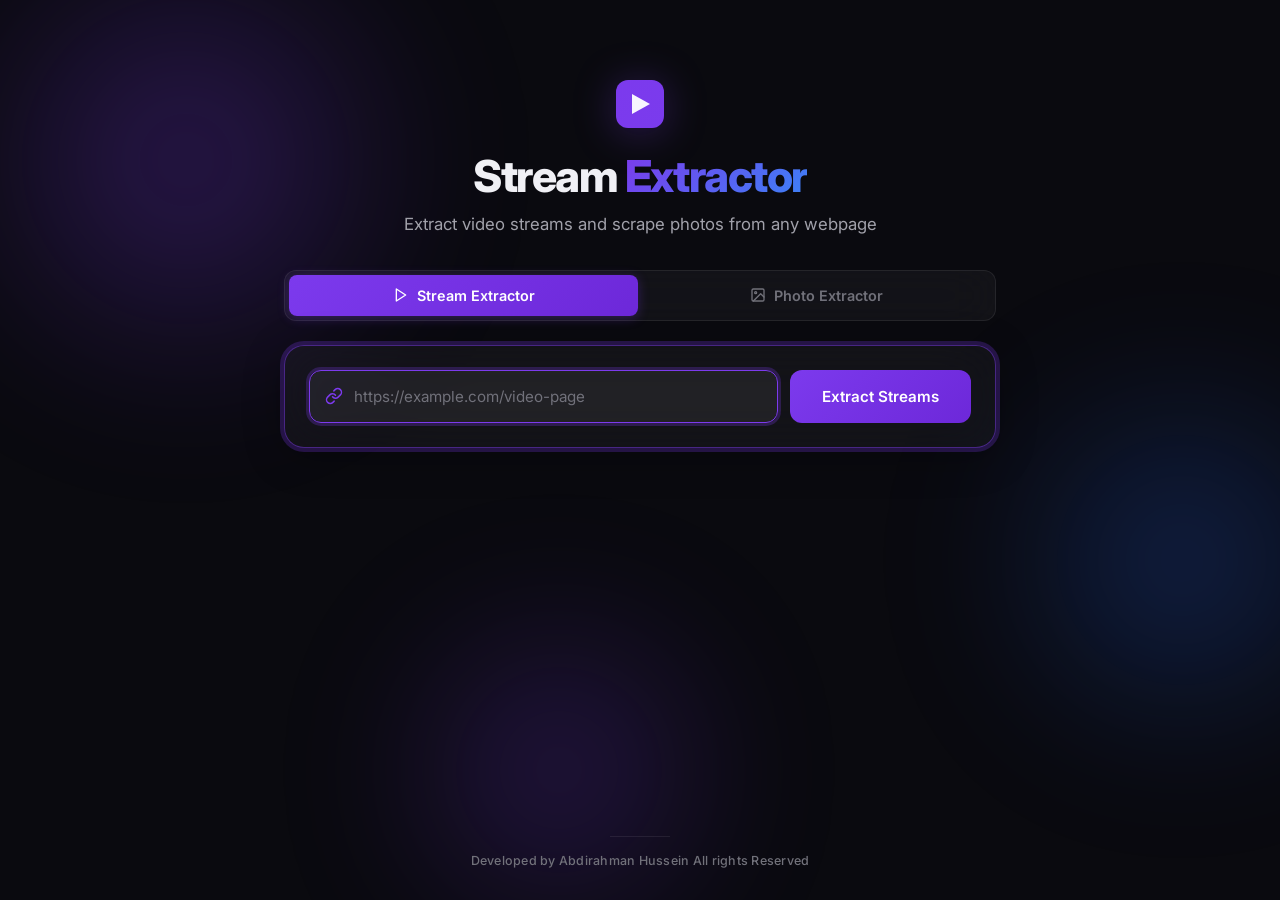
==== templates/index.html @ 93677743 "first commit" ====
<!DOCTYPE html>
<html lang="en">
<head>
  <meta charset="UTF-8">
  <meta name="viewport" content="width=device-width, initial-scale=1.0">
  <meta name="theme-color" content="#0a0a0f">
  <title>Stream Extractor</title>
  <link rel="preconnect" href="https://fonts.googleapis.com">
  <link rel="preconnect" href="https://fonts.gstatic.com" crossorigin>
  <link href="https://fonts.googleapis.com/css2?family=Inter:wght@400;500;600;700;800&display=swap" rel="stylesheet">
  <link rel="stylesheet" href="/static/style.css">
</head>
<body>
  <!-- Animated background blobs -->
  <div class="bg-blobs" aria-hidden="true">
    <div class="blob blob-1"></div>
    <div class="blob blob-2"></div>
    <div class="blob blob-3"></div>
  </div>

  <div class="container">
    <header>
      <div class="logo" aria-hidden="true">
        <svg width="48" height="48" viewBox="0 0 48 48" fill="none">
          <rect width="48" height="48" rx="12" fill="url(#logo-grad)"/>
          <path d="M16 14v20l18-10L16 14z" fill="#fff" fill-opacity="0.95"/>
          <defs>
            <linearGradient id="logo-grad" x1="0" y1="0" x2="48" y2="48">
              <stop stop-color="#7c3aed"/>
              <stop offset="1" stop-color="#2563eb"/>
            </linearGradient>
          </defs>
        </svg>
      </div>
      <h1 class="title">Stream <span class="title-accent">Extractor</span></h1>
      <p class="subtitle">Extract video streams and scrape photos from any webpage</p>
    </header>

    <!-- Tab Navigation -->
    <nav class="tab-nav" role="tablist">
      <button class="tab-btn active" data-tab="stream-tab" role="tab" aria-selected="true">
        <svg width="16" height="16" viewBox="0 0 24 24" fill="none" stroke="currentColor" stroke-width="2" stroke-linecap="round" stroke-linejoin="round">
          <polygon points="5 3 19 12 5 21 5 3"/>
        </svg>
        Stream Extractor
      </button>
      <button class="tab-btn" data-tab="photo-tab" role="tab" aria-selected="false">
        <svg width="16" height="16" viewBox="0 0 24 24" fill="none" stroke="currentColor" stroke-width="2" stroke-linecap="round" stroke-linejoin="round">
          <rect x="3" y="3" width="18" height="18" rx="2" ry="2"/>
          <circle cx="8.5" cy="8.5" r="1.5"/>
          <polyline points="21 15 16 10 5 21"/>
        </svg>
        Photo Extractor
      </button>
    </nav>

    <!-- ===== STREAM TAB ===== -->
    <div id="stream-tab" class="tab-content active">
      <div class="extract-card">
        <form id="extract-form" autocomplete="off">
          <div class="input-group">
            <div class="input-wrapper">
              <svg class="input-icon" width="18" height="18" viewBox="0 0 24 24" fill="none" stroke="currentColor" stroke-width="2" stroke-linecap="round" stroke-linejoin="round">
                <path d="M10 13a5 5 0 0 0 7.54.54l3-3a5 5 0 0 0-7.07-7.07l-1.72 1.71"/>
                <path d="M14 11a5 5 0 0 0-7.54-.54l-3 3a5 5 0 0 0 7.07 7.07l1.71-1.71"/>
              </svg>
              <input type="url" id="url-input" placeholder="https://example.com/video-page" required autofocus>
            </div>
            <button type="submit" id="submit-btn">
              <span class="btn-text">Extract Streams</span>
              <span class="btn-loader hidden"><span class="dot"></span><span class="dot"></span><span class="dot"></span></span>
            </button>
          </div>
        </form>
        <div id="loading-status" class="loading-status hidden"></div>
      </div>

      <div id="error" class="error hidden"></div>
      <div id="results" class="results hidden"></div>
    </div>

    <!-- ===== PHOTO TAB ===== -->
    <div id="photo-tab" class="tab-content">
      <div class="extract-card">
        <form id="photo-extract-form" autocomplete="off">
          <div class="input-group">
            <div class="input-wrapper">
              <svg class="input-icon" width="18" height="18" viewBox="0 0 24 24" fill="none" stroke="currentColor" stroke-width="2" stroke-linecap="round" stroke-linejoin="round">
                <path d="M10 13a5 5 0 0 0 7.54.54l3-3a5 5 0 0 0-7.07-7.07l-1.72 1.71"/>
                <path d="M14 11a5 5 0 0 0-7.54-.54l-3 3a5 5 0 0 0 7.07 7.07l1.71-1.71"/>
              </svg>
              <input type="url" id="photo-url-input" placeholder="https://example.com/gallery-page" required>
            </div>
            <button type="submit" id="photo-submit-btn">
              <span class="btn-text">Extract Photos</span>
              <span class="btn-loader hidden"><span class="dot"></span><span class="dot"></span><span class="dot"></span></span>
            </button>
          </div>
        </form>
        <div id="photo-loading-status" class="loading-status hidden"></div>
      </div>

      <div id="photo-error" class="error hidden"></div>
      <div id="photo-results" class="results hidden"></div>
    </div>
  </div>

  <footer>
    <div class="footer-divider"></div>
    <p class="footer-credit">Developed by Abdirahman Hussein All rights Reserved</p>
  </footer>

  <script src="/static/script.js"></script>
</body>
</html>
---- static/style.css ----
*,
*::before,
*::after {
  margin: 0;
  padding: 0;
  box-sizing: border-box;
}

:root {
  --bg: #0a0a0f;
  --surface: rgba(255, 255, 255, 0.04);
  --surface-2: rgba(255, 255, 255, 0.06);
  --surface-solid: #151519;
  --border: rgba(255, 255, 255, 0.08);
  --border-hover: rgba(255, 255, 255, 0.14);
  --border-focus: rgba(124, 58, 237, 0.5);
  --text: #f0f0f5;
  --text-secondary: #a1a1aa;
  --text-muted: #71717a;
  --accent: #7c3aed;
  --accent-hover: #8b5cf6;
  --accent-glow: rgba(124, 58, 237, 0.25);
  --blue: #3b82f6;
  --green: #22c55e;
  --emerald: #10b981;
  --amber: #f59e0b;
  --red: #ef4444;
  --radius: 12px;
  --radius-lg: 16px;
  --radius-xl: 20px;
}

html {
  font-size: 16px;
}

body {
  font-family: "Inter", -apple-system, BlinkMacSystemFont, "Segoe UI", Roboto, sans-serif;
  background: var(--bg);
  color: var(--text);
  min-height: 100vh;
  display: flex;
  flex-direction: column;
  -webkit-font-smoothing: antialiased;
  -moz-osx-font-smoothing: grayscale;
  overflow-x: hidden;
}

/* ========================================
   Animated Background
   ======================================== */

.bg-blobs {
  position: fixed;
  inset: 0;
  overflow: hidden;
  z-index: 0;
  pointer-events: none;
}

.blob {
  position: absolute;
  border-radius: 50%;
  filter: blur(80px);
  opacity: 0.35;
  will-change: transform;
}

.blob-1 {
  width: 500px;
  height: 500px;
  background: radial-gradient(circle, #7c3aed 0%, transparent 70%);
  top: -10%;
  left: -5%;
  animation: float-1 20s ease-in-out infinite;
}

.blob-2 {
  width: 400px;
  height: 400px;
  background: radial-gradient(circle, #2563eb 0%, transparent 70%);
  top: 40%;
  right: -8%;
  animation: float-2 25s ease-in-out infinite;
}

.blob-3 {
  width: 350px;
  height: 350px;
  background: radial-gradient(circle, #7c3aed 0%, transparent 70%);
  bottom: -5%;
  left: 30%;
  animation: float-3 22s ease-in-out infinite;
}

@keyframes float-1 {
  0%, 100% { transform: translate(0, 0) scale(1); }
  33% { transform: translate(80px, 60px) scale(1.1); }
  66% { transform: translate(-40px, 30px) scale(0.95); }
}

@keyframes float-2 {
  0%, 100% { transform: translate(0, 0) scale(1); }
  33% { transform: translate(-60px, -40px) scale(1.05); }
  66% { transform: translate(30px, 50px) scale(0.9); }
}

@keyframes float-3 {
  0%, 100% { transform: translate(0, 0) scale(1); }
  33% { transform: translate(50px, -30px) scale(1.08); }
  66% { transform: translate(-30px, -50px) scale(0.95); }
}

/* ========================================
   Layout
   ======================================== */

.container {
  position: relative;
  z-index: 1;
  max-width: 760px;
  width: 100%;
  margin: 0 auto;
  padding: 80px 24px 60px;
  flex: 1;
}

/* ========================================
   Header
   ======================================== */

header {
  text-align: center;
  margin-bottom: 32px;
}

.logo {
  margin-bottom: 20px;
  animation: fade-in-down 0.6s ease-out;
}

.logo svg {
  filter: drop-shadow(0 4px 20px rgba(124, 58, 237, 0.3));
}

.title {
  font-size: 2.75rem;
  font-weight: 800;
  letter-spacing: -0.035em;
  line-height: 1.1;
  margin-bottom: 12px;
  animation: fade-in-down 0.6s ease-out 0.1s both;
}

.title-accent {
  background: linear-gradient(135deg, #7c3aed, #3b82f6);
  -webkit-background-clip: text;
  -webkit-text-fill-color: transparent;
  background-clip: text;
}

.subtitle {
  color: var(--text-secondary);
  font-size: 1.05rem;
  font-weight: 400;
  line-height: 1.5;
  animation: fade-in-down 0.6s ease-out 0.2s both;
}

@keyframes fade-in-down {
  from { opacity: 0; transform: translateY(-12px); }
  to { opacity: 1; transform: translateY(0); }
}

/* ========================================
   Tab Navigation
   ======================================== */

.tab-nav {
  display: flex;
  gap: 4px;
  background: var(--surface);
  backdrop-filter: blur(24px);
  -webkit-backdrop-filter: blur(24px);
  border: 1px solid var(--border);
  border-radius: var(--radius);
  padding: 4px;
  margin-bottom: 24px;
  animation: fade-in-up 0.6s ease-out 0.25s both;
}

.tab-btn {
  flex: 1;
  display: flex;
  align-items: center;
  justify-content: center;
  gap: 8px;
  padding: 12px 20px;
  font-size: 0.9rem;
  font-weight: 600;
  font-family: inherit;
  color: var(--text-muted);
  background: transparent;
  border: none;
  border-radius: 8px;
  cursor: pointer;
  transition: all 0.25s;
}

.tab-btn svg {
  flex-shrink: 0;
}

.tab-btn:hover {
  color: var(--text-secondary);
  background: var(--surface-2);
}

.tab-btn.active {
  color: #fff;
  background: linear-gradient(135deg, #7c3aed, #6d28d9);
  box-shadow: 0 2px 12px rgba(124, 58, 237, 0.3);
}

.tab-content {
  display: none;
}

.tab-content.active {
  display: block;
  animation: fade-in-up 0.35s ease-out;
}

/* ========================================
   Extract Card (Glassmorphism)
   ======================================== */

.extract-card {
  background: var(--surface);
  backdrop-filter: blur(24px);
  -webkit-backdrop-filter: blur(24px);
  border: 1px solid var(--border);
  border-radius: var(--radius-xl);
  padding: 24px;
  animation: fade-in-up 0.6s ease-out 0.3s both;
  transition: border-color 0.3s;
}

.extract-card:focus-within {
  border-color: var(--border-focus);
  box-shadow: 0 0 0 4px var(--accent-glow), 0 8px 40px rgba(0, 0, 0, 0.3);
}

@keyframes fade-in-up {
  from { opacity: 0; transform: translateY(16px); }
  to { opacity: 1; transform: translateY(0); }
}

.input-group {
  display: flex;
  gap: 12px;
}

.input-wrapper {
  flex: 1;
  position: relative;
  display: flex;
  align-items: center;
}

.input-icon {
  position: absolute;
  left: 16px;
  color: var(--text-muted);
  pointer-events: none;
  transition: color 0.2s;
}

.input-wrapper:focus-within .input-icon {
  color: var(--accent);
}

#url-input,
#photo-url-input {
  width: 100%;
  padding: 16px 18px 16px 44px;
  font-size: 0.95rem;
  font-family: inherit;
  font-weight: 500;
  color: var(--text);
  background: var(--surface-2);
  border: 1.5px solid var(--border);
  border-radius: var(--radius);
  outline: none;
  transition: border-color 0.25s, box-shadow 0.25s, background 0.25s;
}

#url-input::placeholder,
#photo-url-input::placeholder {
  color: var(--text-muted);
  font-weight: 400;
}

#url-input:focus,
#photo-url-input:focus {
  border-color: var(--accent);
  background: rgba(255, 255, 255, 0.06);
  box-shadow: 0 0 0 3px var(--accent-glow);
}

/* ========================================
   Button
   ======================================== */

#submit-btn,
#photo-submit-btn {
  padding: 16px 32px;
  font-size: 0.95rem;
  font-weight: 600;
  font-family: inherit;
  color: #fff;
  background: linear-gradient(135deg, #7c3aed, #6d28d9);
  border: none;
  border-radius: var(--radius);
  cursor: pointer;
  transition: transform 0.2s, box-shadow 0.2s, background 0.2s;
  display: flex;
  align-items: center;
  justify-content: center;
  min-width: 160px;
  white-space: nowrap;
  position: relative;
  overflow: hidden;
}

#submit-btn::before,
#photo-submit-btn::before {
  content: "";
  position: absolute;
  inset: 0;
  background: linear-gradient(135deg, rgba(255,255,255,0.1), transparent);
  opacity: 0;
  transition: opacity 0.2s;
}

#submit-btn:hover:not(:disabled),
#photo-submit-btn:hover:not(:disabled) {
  transform: translateY(-1px);
  box-shadow: 0 6px 24px rgba(124, 58, 237, 0.4);
}

#submit-btn:hover:not(:disabled)::before,
#photo-submit-btn:hover:not(:disabled)::before {
  opacity: 1;
}

#submit-btn:active:not(:disabled),
#photo-submit-btn:active:not(:disabled) {
  transform: translateY(0);
  box-shadow: 0 2px 12px rgba(124, 58, 237, 0.3);
}

#submit-btn:disabled,
#photo-submit-btn:disabled {
  opacity: 0.7;
  cursor: not-allowed;
}

/* Dot loader */
.btn-loader {
  display: flex;
  gap: 4px;
  align-items: center;
}

.btn-loader .dot {
  width: 6px;
  height: 6px;
  background: #fff;
  border-radius: 50%;
  animation: bounce-dot 1.2s ease-in-out infinite;
}

.btn-loader .dot:nth-child(2) { animation-delay: 0.15s; }
.btn-loader .dot:nth-child(3) { animation-delay: 0.3s; }

@keyframes bounce-dot {
  0%, 60%, 100% { transform: translateY(0); opacity: 0.4; }
  30% { transform: translateY(-6px); opacity: 1; }
}

.hidden {
  display: none !important;
}

/* ========================================
   Loading Status
   ======================================== */

.loading-status {
  margin-top: 16px;
  text-align: center;
  font-size: 0.85rem;
  color: var(--text-muted);
  animation: pulse-text 2s ease-in-out infinite;
}

@keyframes pulse-text {
  0%, 100% { opacity: 0.6; }
  50% { opacity: 1; }
}

/* ========================================
   Error
   ======================================== */

.error {
  margin-top: 20px;
  padding: 16px 20px;
  background: rgba(239, 68, 68, 0.08);
  border: 1px solid rgba(239, 68, 68, 0.2);
  border-radius: var(--radius);
  color: var(--red);
  font-size: 0.9rem;
  font-weight: 500;
  animation: fade-in-up 0.3s ease-out;
}

/* ========================================
   Results (shared)
   ======================================== */

.results {
  margin-top: 32px;
  display: flex;
  flex-direction: column;
  gap: 16px;
}

.results-header {
  display: flex;
  align-items: center;
  justify-content: space-between;
  margin-bottom: 4px;
  animation: fade-in-up 0.4s ease-out;
}

.results-title {
  font-size: 1.1rem;
  font-weight: 700;
  letter-spacing: -0.01em;
}

.results-count {
  font-size: 0.8rem;
  font-weight: 600;
  color: var(--accent);
  background: rgba(124, 58, 237, 0.12);
  padding: 4px 12px;
  border-radius: 20px;
}

.results-subtitle {
  font-size: 0.85rem;
  color: var(--text-muted);
  margin-bottom: 8px;
  animation: fade-in-up 0.4s ease-out 0.05s both;
}

.ytdlp-note {
  display: flex;
  align-items: center;
  gap: 8px;
  padding: 12px 16px;
  background: rgba(124, 58, 237, 0.08);
  border: 1px solid rgba(124, 58, 237, 0.2);
  border-radius: var(--radius);
  color: var(--accent);
  font-size: 0.82rem;
  font-weight: 500;
  animation: fade-in-up 0.4s ease-out;
}

.ytdlp-note::before {
  content: "\26A1";
}

/* ========================================
   Stream Source Groups
   ======================================== */

.source-group {
  background: var(--surface);
  backdrop-filter: blur(16px);
  -webkit-backdrop-filter: blur(16px);
  border: 1px solid var(--border);
  border-radius: var(--radius-lg);
  overflow: hidden;
  opacity: 0;
  animation: card-appear 0.5s ease-out forwards;
  transition: border-color 0.2s, box-shadow 0.2s;
}

.source-group:hover {
  border-color: var(--border-hover);
  box-shadow: 0 4px 24px rgba(0, 0, 0, 0.2);
}

@keyframes card-appear {
  from { opacity: 0; transform: translateY(20px) scale(0.98); }
  to { opacity: 1; transform: translateY(0) scale(1); }
}

.source-header {
  display: flex;
  align-items: center;
  justify-content: space-between;
  padding: 16px 20px;
  background: var(--surface-2);
  border-bottom: 1px solid var(--border);
}

.source-name {
  font-weight: 700;
  font-size: 0.95rem;
  display: flex;
  align-items: center;
  gap: 8px;
}

.source-icon {
  width: 18px;
  height: 18px;
  color: var(--accent);
}

.source-badge {
  font-size: 0.75rem;
  font-weight: 600;
  color: var(--text-muted);
  background: rgba(255, 255, 255, 0.06);
  padding: 4px 12px;
  border-radius: 20px;
}

.stream-list {
  list-style: none;
}

.stream-item {
  display: flex;
  align-items: center;
  gap: 12px;
  padding: 14px 20px;
  border-bottom: 1px solid var(--border);
  transition: background 0.2s;
}

.stream-item:last-child {
  border-bottom: none;
}

.stream-item:hover {
  background: var(--surface-2);
}

/* Quality Tags */
.quality-tag {
  font-size: 0.72rem;
  font-weight: 700;
  text-transform: uppercase;
  letter-spacing: 0.03em;
  padding: 5px 10px;
  border-radius: 6px;
  white-space: nowrap;
  min-width: 60px;
  text-align: center;
}

.quality-tag.q-hls {
  color: var(--emerald);
  background: rgba(16, 185, 129, 0.12);
}

.quality-tag.q-direct {
  color: var(--blue);
  background: rgba(59, 130, 246, 0.12);
}

.quality-tag.q-ytdlp {
  color: var(--amber);
  background: rgba(245, 158, 11, 0.12);
}

.quality-tag.q-default {
  color: var(--accent);
  background: rgba(124, 58, 237, 0.12);
}

.stream-url {
  flex: 1;
  font-size: 0.8rem;
  font-family: "SF Mono", SFMono-Regular, Menlo, Consolas, monospace;
  color: var(--text-secondary);
  word-break: break-all;
  line-height: 1.5;
}

/* Copy Button */
.copy-btn {
  padding: 7px 16px;
  font-size: 0.78rem;
  font-weight: 600;
  font-family: inherit;
  color: var(--text);
  background: var(--surface-2);
  border: 1px solid var(--border);
  border-radius: 8px;
  cursor: pointer;
  transition: all 0.2s;
  white-space: nowrap;
  display: flex;
  align-items: center;
  gap: 5px;
}

.copy-btn:hover {
  background: rgba(255, 255, 255, 0.1);
  border-color: var(--border-hover);
}

.copy-btn.copied {
  color: var(--green);
  border-color: rgba(34, 197, 94, 0.3);
  background: rgba(34, 197, 94, 0.08);
}

.copy-icon {
  width: 14px;
  height: 14px;
}

/* No results */
.no-results {
  text-align: center;
  padding: 48px 24px;
  animation: fade-in-up 0.4s ease-out;
}

.no-results-icon {
  font-size: 2.5rem;
  margin-bottom: 16px;
  opacity: 0.5;
}

.no-results-title {
  font-size: 1.1rem;
  font-weight: 700;
  margin-bottom: 8px;
}

.no-results-text {
  font-size: 0.9rem;
  color: var(--text-muted);
  line-height: 1.6;
  max-width: 400px;
  margin: 0 auto;
}

/* ========================================
   Photo Results
   ======================================== */

.photo-results-actions {
  display: flex;
  align-items: center;
  justify-content: space-between;
  flex-wrap: wrap;
  gap: 12px;
  margin-bottom: 8px;
  animation: fade-in-up 0.4s ease-out;
}

.photo-results-actions .results-left {
  display: flex;
  align-items: center;
  gap: 12px;
}

.download-all-btn {
  padding: 10px 24px;
  font-size: 0.85rem;
  font-weight: 600;
  font-family: inherit;
  color: #fff;
  background: linear-gradient(135deg, #7c3aed, #6d28d9);
  border: none;
  border-radius: var(--radius);
  cursor: pointer;
  transition: all 0.2s;
  display: flex;
  align-items: center;
  gap: 8px;
}

.download-all-btn:hover {
  box-shadow: 0 4px 16px rgba(124, 58, 237, 0.4);
  transform: translateY(-1px);
}

.download-all-btn:active {
  transform: translateY(0);
}

.download-all-btn svg {
  flex-shrink: 0;
}

.photo-results-subtitle {
  font-size: 0.85rem;
  color: var(--text-muted);
  margin-bottom: 12px;
  animation: fade-in-up 0.4s ease-out 0.05s both;
}

/* Photo Grid */
.photo-grid {
  display: grid;
  grid-template-columns: repeat(auto-fill, minmax(200px, 1fr));
  gap: 16px;
}

.photo-card {
  background: var(--surface);
  backdrop-filter: blur(16px);
  -webkit-backdrop-filter: blur(16px);
  border: 1px solid var(--border);
  border-radius: var(--radius);
  overflow: hidden;
  opacity: 0;
  animation: card-appear 0.5s ease-out forwards;
  transition: border-color 0.2s, box-shadow 0.2s, transform 0.2s;
}

.photo-card:hover {
  border-color: var(--border-hover);
  box-shadow: 0 8px 32px rgba(0, 0, 0, 0.3);
  transform: translateY(-3px);
}

.photo-thumb-wrap {
  position: relative;
  width: 100%;
  aspect-ratio: 1;
  background: var(--surface-2);
  overflow: hidden;
}

.photo-card-thumb {
  width: 100%;
  height: 100%;
  object-fit: cover;
  display: block;
  transition: transform 0.3s;
}

.photo-card:hover .photo-card-thumb {
  transform: scale(1.05);
}

.photo-thumb-overlay {
  position: absolute;
  inset: 0;
  background: linear-gradient(to top, rgba(0,0,0,0.6) 0%, transparent 50%);
  opacity: 0;
  transition: opacity 0.25s;
  display: flex;
  align-items: flex-end;
  justify-content: center;
  padding: 12px;
}

.photo-card:hover .photo-thumb-overlay {
  opacity: 1;
}

.photo-overlay-btn {
  padding: 8px 20px;
  font-size: 0.8rem;
  font-weight: 600;
  font-family: inherit;
  color: #fff;
  background: rgba(124, 58, 237, 0.85);
  backdrop-filter: blur(8px);
  border: none;
  border-radius: 8px;
  cursor: pointer;
  transition: background 0.2s;
  text-decoration: none;
  display: flex;
  align-items: center;
  gap: 6px;
}

.photo-overlay-btn:hover {
  background: rgba(124, 58, 237, 1);
}

.photo-thumb-placeholder {
  width: 100%;
  height: 100%;
  display: flex;
  align-items: center;
  justify-content: center;
  color: var(--text-muted);
  font-size: 0.8rem;
}

.photo-card-info {
  padding: 12px;
}

.photo-card-filename {
  font-size: 0.78rem;
  font-weight: 600;
  color: var(--text);
  white-space: nowrap;
  overflow: hidden;
  text-overflow: ellipsis;
  margin-bottom: 8px;
}

.photo-card-meta {
  display: flex;
  flex-wrap: wrap;
  gap: 6px;
}

.photo-meta-tag {
  font-size: 0.68rem;
  font-weight: 600;
  padding: 3px 8px;
  border-radius: 4px;
  color: var(--text-secondary);
  background: var(--surface-2);
  text-transform: uppercase;
  letter-spacing: 0.02em;
}

.photo-meta-tag.type-tag {
  color: var(--accent);
  background: rgba(124, 58, 237, 0.12);
}

.photo-meta-tag.size-tag {
  color: var(--emerald);
  background: rgba(16, 185, 129, 0.12);
}

.photo-meta-tag.dim-tag {
  color: var(--blue);
  background: rgba(59, 130, 246, 0.12);
}

/* ========================================
   Footer
   ======================================== */

footer {
  position: relative;
  z-index: 1;
  text-align: center;
  padding: 24px 20px 32px;
}

.footer-divider {
  width: 60px;
  height: 1px;
  background: var(--border);
  margin: 0 auto 16px;
}

.footer-credit {
  font-size: 0.78rem;
  color: var(--text-muted);
  font-weight: 500;
  letter-spacing: 0.02em;
}

/* ========================================
   Responsive
   ======================================== */

@media (max-width: 640px) {
  .container {
    padding: 48px 16px 40px;
  }

  .title {
    font-size: 2rem;
  }

  .subtitle {
    font-size: 0.95rem;
  }

  .tab-btn {
    font-size: 0.8rem;
    padding: 10px 12px;
    gap: 6px;
  }

  .extract-card {
    padding: 16px;
    border-radius: var(--radius-lg);
  }

  .input-group {
    flex-direction: column;
  }

  #submit-btn,
  #photo-submit-btn {
    width: 100%;
    min-width: unset;
    padding: 14px 24px;
  }

  .stream-item {
    flex-wrap: wrap;
    gap: 8px;
    padding: 12px 16px;
  }

  .stream-url {
    width: 100%;
    order: 3;
  }

  .copy-btn {
    width: 100%;
    justify-content: center;
    padding: 10px;
    order: 4;
  }

  .source-header {
    padding: 14px 16px;
  }

  .photo-grid {
    grid-template-columns: repeat(auto-fill, minmax(150px, 1fr));
    gap: 12px;
  }

  .photo-results-actions {
    flex-direction: column;
    align-items: stretch;
  }

  .download-all-btn {
    justify-content: center;
  }

  .blob-1 { width: 300px; height: 300px; }
  .blob-2 { width: 250px; height: 250px; }
  .blob-3 { width: 200px; height: 200px; }
}

@media (max-width: 380px) {
  .title {
    font-size: 1.65rem;
  }

  .logo svg {
    width: 40px;
    height: 40px;
  }

  .photo-grid {
    grid-template-columns: 1fr 1fr;
    gap: 8px;
  }
}
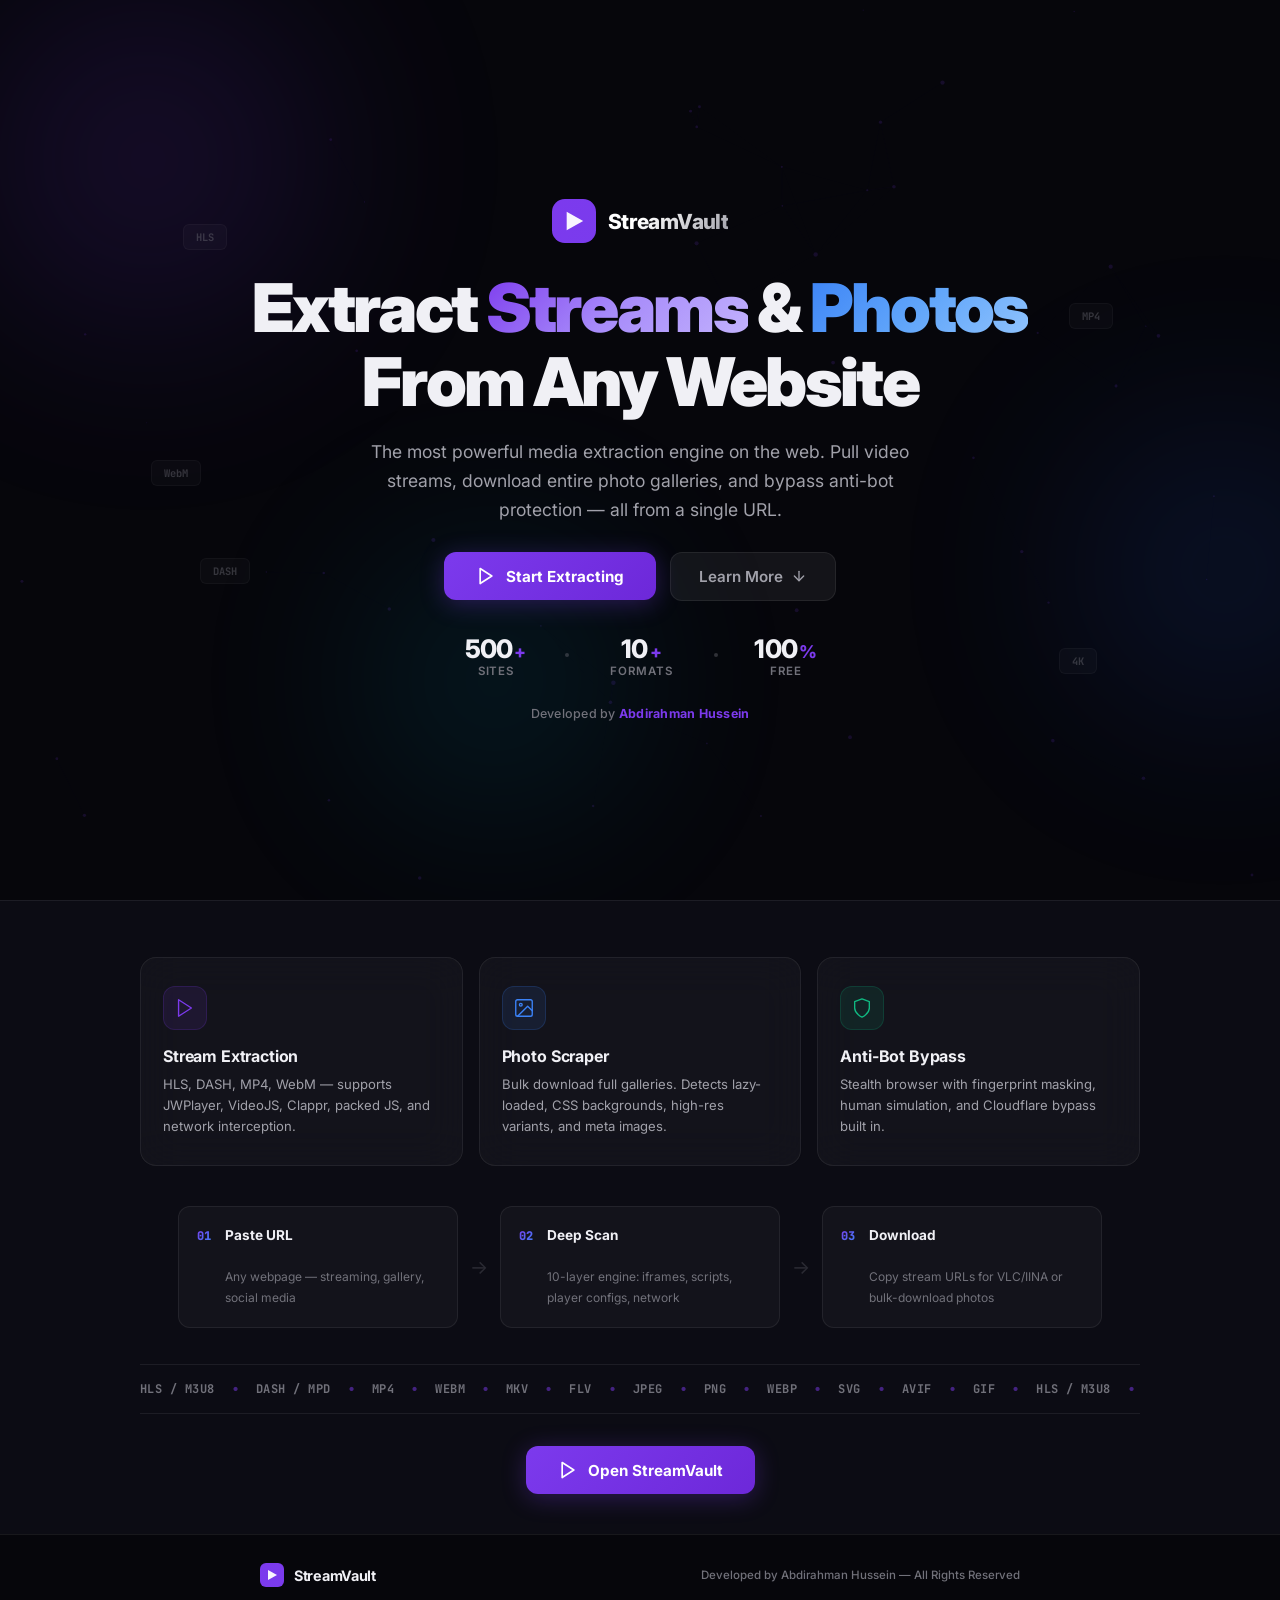
==== commit 1c02ce1d: "feat: initialize extensive agent skill library and update core application templates and logic" ====
--- a/templates/index.html
+++ b/templates/index.html
@@ -3,14 +3,18 @@
 <head>
   <meta charset="UTF-8">
   <meta name="viewport" content="width=device-width, initial-scale=1.0">
-  <meta name="theme-color" content="#0a0a0f">
-  <title>Stream Extractor</title>
+  <meta name="theme-color" content="#06060b">
+  <meta name="description" content="StreamVault — Extract video streams and download photos from any webpage. Supports HLS, DASH, MP4 streams and bulk image downloads with anti-bot bypass.">
+  <title>StreamVault — Extract Videos & Photos from Any Website</title>
   <link rel="preconnect" href="https://fonts.googleapis.com">
   <link rel="preconnect" href="https://fonts.gstatic.com" crossorigin>
-  <link href="https://fonts.googleapis.com/css2?family=Inter:wght@400;500;600;700;800&display=swap" rel="stylesheet">
+  <link href="https://fonts.googleapis.com/css2?family=Inter:wght@400;500;600;700;800;900&family=JetBrains+Mono:wght@400;500;600&display=swap" rel="stylesheet">
   <link rel="stylesheet" href="/static/style.css">
 </head>
 <body>
+  <!-- Particle canvas background -->
+  <canvas id="particle-canvas" aria-hidden="true"></canvas>
+
   <!-- Animated background blobs -->
   <div class="bg-blobs" aria-hidden="true">
     <div class="blob blob-1"></div>
@@ -18,98 +22,210 @@
     <div class="blob blob-3"></div>
   </div>
 
-  <div class="container">
-    <header>
-      <div class="logo" aria-hidden="true">
-        <svg width="48" height="48" viewBox="0 0 48 48" fill="none">
-          <rect width="48" height="48" rx="12" fill="url(#logo-grad)"/>
+  <!-- ===== HERO — VIEWPORT 1 ===== -->
+  <section class="hero" id="hero">
+    <div class="hero-inner">
+      <!-- Brand logo + name -->
+      <div class="hero-brand reveal">
+        <svg width="44" height="44" viewBox="0 0 48 48" fill="none">
+          <rect width="48" height="48" rx="14" fill="url(#lg-hero)"/>
           <path d="M16 14v20l18-10L16 14z" fill="#fff" fill-opacity="0.95"/>
           <defs>
-            <linearGradient id="logo-grad" x1="0" y1="0" x2="48" y2="48">
+            <linearGradient id="lg-hero" x1="0" y1="0" x2="48" y2="48">
               <stop stop-color="#7c3aed"/>
               <stop offset="1" stop-color="#2563eb"/>
             </linearGradient>
           </defs>
         </svg>
-      </div>
-      <h1 class="title">Stream <span class="title-accent">Extractor</span></h1>
-      <p class="subtitle">Extract video streams and scrape photos from any webpage</p>
-    </header>
-
-    <!-- Tab Navigation -->
-    <nav class="tab-nav" role="tablist">
-      <button class="tab-btn active" data-tab="stream-tab" role="tab" aria-selected="true">
-        <svg width="16" height="16" viewBox="0 0 24 24" fill="none" stroke="currentColor" stroke-width="2" stroke-linecap="round" stroke-linejoin="round">
-          <polygon points="5 3 19 12 5 21 5 3"/>
+        <span class="hero-brand-name">StreamVault</span>
+      </div>
+
+      <h1 class="hero-title reveal">
+        Extract <span class="gradient-text">Streams</span> &
+        <span class="gradient-text-2">Photos</span><br>
+        From Any Website
+      </h1>
+
+      <p class="hero-subtitle reveal">
+        The most powerful media extraction engine on the web. Pull video streams, download entire photo galleries, and bypass anti-bot protection — all from a single URL.
+      </p>
+
+      <div class="hero-actions reveal">
+        <a href="/tool" class="hero-cta" id="hero-cta">
+          <svg width="20" height="20" viewBox="0 0 24 24" fill="none" stroke="currentColor" stroke-width="2" stroke-linecap="round" stroke-linejoin="round">
+            <polygon points="5 3 19 12 5 21 5 3"/>
+          </svg>
+          Start Extracting
+        </a>
+        <a href="#features" class="hero-cta-secondary">
+          Learn More
+          <svg width="16" height="16" viewBox="0 0 24 24" fill="none" stroke="currentColor" stroke-width="2" stroke-linecap="round" stroke-linejoin="round">
+            <line x1="12" y1="5" x2="12" y2="19"/>
+            <polyline points="19 12 12 19 5 12"/>
+          </svg>
+        </a>
+      </div>
+
+      <!-- Stats row — inline in hero -->
+      <div class="hero-stats reveal">
+        <div class="hero-stat">
+          <span class="hero-stat-num" data-target="500">0</span><span class="hero-stat-plus">+</span>
+          <span class="hero-stat-label">Sites</span>
+        </div>
+        <div class="hero-stat-dot"></div>
+        <div class="hero-stat">
+          <span class="hero-stat-num" data-target="10">0</span><span class="hero-stat-plus">+</span>
+          <span class="hero-stat-label">Formats</span>
+        </div>
+        <div class="hero-stat-dot"></div>
+        <div class="hero-stat">
+          <span class="hero-stat-num" data-target="100">0</span><span class="hero-stat-plus">%</span>
+          <span class="hero-stat-label">Free</span>
+        </div>
+      </div>
+
+      <!-- Creator credit -->
+      <div class="hero-credit reveal">
+        Developed by <span>Abdirahman Hussein</span>
+      </div>
+
+      <!-- Floating tech icons -->
+      <div class="hero-floaters" aria-hidden="true">
+        <div class="floater floater-1">HLS</div>
+        <div class="floater floater-2">MP4</div>
+        <div class="floater floater-3">DASH</div>
+        <div class="floater floater-4">4K</div>
+        <div class="floater floater-5">WebM</div>
+      </div>
+    </div>
+  </section>
+
+  <!-- ===== FEATURES + HOW IT WORKS — VIEWPORT 2 ===== -->
+  <section class="info-section" id="features">
+    <div class="info-inner">
+      <!-- Features row -->
+      <div class="features-grid reveal">
+        <div class="feature-card">
+          <div class="feature-icon-wrap">
+            <svg class="feature-icon" viewBox="0 0 24 24" fill="none" stroke="currentColor" stroke-width="1.5" stroke-linecap="round" stroke-linejoin="round">
+              <polygon points="5 3 19 12 5 21 5 3"/>
+            </svg>
+          </div>
+          <h3>Stream Extraction</h3>
+          <p>HLS, DASH, MP4, WebM — supports JWPlayer, VideoJS, Clappr, packed JS, and network interception.</p>
+        </div>
+
+        <div class="feature-card">
+          <div class="feature-icon-wrap feature-icon-blue">
+            <svg class="feature-icon" viewBox="0 0 24 24" fill="none" stroke="currentColor" stroke-width="1.5" stroke-linecap="round" stroke-linejoin="round">
+              <rect x="3" y="3" width="18" height="18" rx="2" ry="2"/>
+              <circle cx="8.5" cy="8.5" r="1.5"/>
+              <polyline points="21 15 16 10 5 21"/>
+            </svg>
+          </div>
+          <h3>Photo Scraper</h3>
+          <p>Bulk download full galleries. Detects lazy-loaded, CSS backgrounds, high-res variants, and meta images.</p>
+        </div>
+
+        <div class="feature-card">
+          <div class="feature-icon-wrap feature-icon-emerald">
+            <svg class="feature-icon" viewBox="0 0 24 24" fill="none" stroke="currentColor" stroke-width="1.5" stroke-linecap="round" stroke-linejoin="round">
+              <path d="M12 22s8-4 8-10V5l-8-3-8 3v7c0 6 8 10 8 10z"/>
+            </svg>
+          </div>
+          <h3>Anti-Bot Bypass</h3>
+          <p>Stealth browser with fingerprint masking, human simulation, and Cloudflare bypass built in.</p>
+        </div>
+      </div>
+
+      <!-- How it works — compact row -->
+      <div class="hiw-row reveal">
+        <div class="hiw-chip">
+          <span class="hiw-num">01</span>
+          <div><strong>Paste URL</strong><br><span>Any webpage — streaming, gallery, social media</span></div>
+        </div>
+        <div class="hiw-arrow" aria-hidden="true">→</div>
+        <div class="hiw-chip">
+          <span class="hiw-num">02</span>
+          <div><strong>Deep Scan</strong><br><span>10-layer engine: iframes, scripts, player configs, network</span></div>
+        </div>
+        <div class="hiw-arrow" aria-hidden="true">→</div>
+        <div class="hiw-chip">
+          <span class="hiw-num">03</span>
+          <div><strong>Download</strong><br><span>Copy stream URLs for VLC/IINA or bulk-download photos</span></div>
+        </div>
+      </div>
+
+      <!-- Format marquee -->
+      <div class="marquee-strip" aria-hidden="true">
+        <div class="marquee-scroll">
+          <span>HLS / m3u8</span><span class="md">●</span>
+          <span>DASH / mpd</span><span class="md">●</span>
+          <span>MP4</span><span class="md">●</span>
+          <span>WebM</span><span class="md">●</span>
+          <span>MKV</span><span class="md">●</span>
+          <span>FLV</span><span class="md">●</span>
+          <span>JPEG</span><span class="md">●</span>
+          <span>PNG</span><span class="md">●</span>
+          <span>WebP</span><span class="md">●</span>
+          <span>SVG</span><span class="md">●</span>
+          <span>AVIF</span><span class="md">●</span>
+          <span>GIF</span><span class="md">●</span>
+          <span>HLS / m3u8</span><span class="md">●</span>
+          <span>DASH / mpd</span><span class="md">●</span>
+          <span>MP4</span><span class="md">●</span>
+          <span>WebM</span><span class="md">●</span>
+          <span>MKV</span><span class="md">●</span>
+          <span>FLV</span><span class="md">●</span>
+          <span>JPEG</span><span class="md">●</span>
+          <span>PNG</span><span class="md">●</span>
+          <span>WebP</span><span class="md">●</span>
+          <span>SVG</span><span class="md">●</span>
+          <span>AVIF</span><span class="md">●</span>
+          <span>GIF</span><span class="md">●</span>
+        </div>
+      </div>
+
+      <!-- CTA banner -->
+      <div class="bottom-cta reveal">
+        <a href="/tool" class="hero-cta">
+          <svg width="20" height="20" viewBox="0 0 24 24" fill="none" stroke="currentColor" stroke-width="2" stroke-linecap="round" stroke-linejoin="round">
+            <polygon points="5 3 19 12 5 21 5 3"/>
+          </svg>
+          Open StreamVault
+        </a>
+      </div>
+    </div>
+  </section>
+
+  <footer>
+    <div class="footer-inner">
+      <div class="footer-brand">
+        <svg width="24" height="24" viewBox="0 0 48 48" fill="none">
+          <rect width="48" height="48" rx="12" fill="url(#lg-f)"/>
+          <path d="M16 14v20l18-10L16 14z" fill="#fff" fill-opacity="0.95"/>
+          <defs>
+            <linearGradient id="lg-f" x1="0" y1="0" x2="48" y2="48">
+              <stop stop-color="#7c3aed"/>
+              <stop offset="1" stop-color="#2563eb"/>
+            </linearGradient>
+          </defs>
         </svg>
-        Stream Extractor
-      </button>
-      <button class="tab-btn" data-tab="photo-tab" role="tab" aria-selected="false">
-        <svg width="16" height="16" viewBox="0 0 24 24" fill="none" stroke="currentColor" stroke-width="2" stroke-linecap="round" stroke-linejoin="round">
-          <rect x="3" y="3" width="18" height="18" rx="2" ry="2"/>
-          <circle cx="8.5" cy="8.5" r="1.5"/>
-          <polyline points="21 15 16 10 5 21"/>
-        </svg>
-        Photo Extractor
-      </button>
-    </nav>
-
-    <!-- ===== STREAM TAB ===== -->
-    <div id="stream-tab" class="tab-content active">
-      <div class="extract-card">
-        <form id="extract-form" autocomplete="off">
-          <div class="input-group">
-            <div class="input-wrapper">
-              <svg class="input-icon" width="18" height="18" viewBox="0 0 24 24" fill="none" stroke="currentColor" stroke-width="2" stroke-linecap="round" stroke-linejoin="round">
-                <path d="M10 13a5 5 0 0 0 7.54.54l3-3a5 5 0 0 0-7.07-7.07l-1.72 1.71"/>
-                <path d="M14 11a5 5 0 0 0-7.54-.54l-3 3a5 5 0 0 0 7.07 7.07l1.71-1.71"/>
-              </svg>
-              <input type="url" id="url-input" placeholder="https://example.com/video-page" required autofocus>
-            </div>
-            <button type="submit" id="submit-btn">
-              <span class="btn-text">Extract Streams</span>
-              <span class="btn-loader hidden"><span class="dot"></span><span class="dot"></span><span class="dot"></span></span>
-            </button>
-          </div>
-        </form>
-        <div id="loading-status" class="loading-status hidden"></div>
-      </div>
-
-      <div id="error" class="error hidden"></div>
-      <div id="results" class="results hidden"></div>
+        <span class="footer-name">StreamVault</span>
+      </div>
+      <p class="footer-credit">Developed by Abdirahman Hussein &mdash; All Rights Reserved</p>
     </div>
-
-    <!-- ===== PHOTO TAB ===== -->
-    <div id="photo-tab" class="tab-content">
-      <div class="extract-card">
-        <form id="photo-extract-form" autocomplete="off">
-          <div class="input-group">
-            <div class="input-wrapper">
-              <svg class="input-icon" width="18" height="18" viewBox="0 0 24 24" fill="none" stroke="currentColor" stroke-width="2" stroke-linecap="round" stroke-linejoin="round">
-                <path d="M10 13a5 5 0 0 0 7.54.54l3-3a5 5 0 0 0-7.07-7.07l-1.72 1.71"/>
-                <path d="M14 11a5 5 0 0 0-7.54-.54l-3 3a5 5 0 0 0 7.07 7.07l1.71-1.71"/>
-              </svg>
-              <input type="url" id="photo-url-input" placeholder="https://example.com/gallery-page" required>
-            </div>
-            <button type="submit" id="photo-submit-btn">
-              <span class="btn-text">Extract Photos</span>
-              <span class="btn-loader hidden"><span class="dot"></span><span class="dot"></span><span class="dot"></span></span>
-            </button>
-          </div>
-        </form>
-        <div id="photo-loading-status" class="loading-status hidden"></div>
-      </div>
-
-      <div id="photo-error" class="error hidden"></div>
-      <div id="photo-results" class="results hidden"></div>
-    </div>
-  </div>
-
-  <footer>
-    <div class="footer-divider"></div>
-    <p class="footer-credit">Developed by Abdirahman Hussein All rights Reserved</p>
   </footer>
 
-  <script src="/static/script.js"></script>
+  <script>
+    // Particles
+    (function(){const c=document.getElementById('particle-canvas');if(!c)return;const x=c.getContext('2d');let w,h,p;const N=50,D=140;function rs(){w=c.width=innerWidth;h=c.height=innerHeight}function cr(){p=[];for(let i=0;i<N;i++)p.push({x:Math.random()*w,y:Math.random()*h,vx:(Math.random()-.5)*.35,vy:(Math.random()-.5)*.35,s:Math.random()*1.8+.5})}function dr(){x.clearRect(0,0,w,h);for(let i=0;i<p.length;i++)for(let j=i+1;j<p.length;j++){const dx=p[i].x-p[j].x,dy=p[i].y-p[j].y,d=Math.sqrt(dx*dx+dy*dy);if(d<D){x.beginPath();x.strokeStyle=`rgba(124,58,237,${(1-d/D)*.12})`;x.lineWidth=.5;x.moveTo(p[i].x,p[i].y);x.lineTo(p[j].x,p[j].y);x.stroke()}}for(const q of p){x.beginPath();x.arc(q.x,q.y,q.s,0,Math.PI*2);x.fillStyle='rgba(124,58,237,.35)';x.fill();q.x+=q.vx;q.y+=q.vy;if(q.x<0||q.x>w)q.vx*=-1;if(q.y<0||q.y>h)q.vy*=-1}requestAnimationFrame(dr)}rs();cr();dr();addEventListener('resize',()=>{rs();cr()})})();
+    // Scroll reveal
+    (function(){const els=document.querySelectorAll('.reveal');if(!els.length)return;const o=new IntersectionObserver(e=>{e.forEach(en=>{if(en.isIntersecting){en.target.classList.add('visible');o.unobserve(en.target)}})},{threshold:.1,rootMargin:'0px 0px -20px 0px'});els.forEach(el=>o.observe(el))})();
+    // Counters
+    (function(){const els=document.querySelectorAll('[data-target]');if(!els.length)return;const o=new IntersectionObserver(e=>{e.forEach(en=>{if(en.isIntersecting){const el=en.target,t=+el.dataset.target,s=performance.now();(function u(n){const p=Math.min((n-s)/1800,1);el.textContent=Math.round(t*(1-Math.pow(1-p,3)));p<1?requestAnimationFrame(u):el.textContent=t})(s);o.unobserve(el)}})},{threshold:.5});els.forEach(el=>o.observe(el))})();
+    // Smooth scroll
+    document.querySelectorAll('a[href^="#"]').forEach(a=>{a.addEventListener('click',e=>{const t=document.querySelector(a.getAttribute('href'));if(t){e.preventDefault();t.scrollIntoView({behavior:'smooth',block:'start'})}})});
+  </script>
 </body>
 </html>
--- a/static/style.css
+++ b/static/style.css
@@ -1,3 +1,8 @@
+/* ============================================================
+   StreamVault — Premium Design System
+   Compact two-viewport landing page
+   ============================================================ */
+
 *,
 *::before,
 *::after {
@@ -7,11 +12,12 @@
 }
 
 :root {
-  --bg: #0a0a0f;
-  --surface: rgba(255, 255, 255, 0.04);
+  --bg: #06060b;
+  --bg-2: #0c0c14;
+  --surface: rgba(255, 255, 255, 0.03);
   --surface-2: rgba(255, 255, 255, 0.06);
-  --surface-solid: #151519;
-  --border: rgba(255, 255, 255, 0.08);
+  --surface-3: rgba(255, 255, 255, 0.09);
+  --border: rgba(255, 255, 255, 0.07);
   --border-hover: rgba(255, 255, 255, 0.14);
   --border-focus: rgba(124, 58, 237, 0.5);
   --text: #f0f0f5;
@@ -28,10 +34,12 @@
   --radius: 12px;
   --radius-lg: 16px;
   --radius-xl: 20px;
+  --radius-2xl: 24px;
 }
 
 html {
   font-size: 16px;
+  scroll-behavior: smooth;
 }
 
 body {
@@ -39,16 +47,26 @@
   background: var(--bg);
   color: var(--text);
   min-height: 100vh;
-  display: flex;
-  flex-direction: column;
   -webkit-font-smoothing: antialiased;
   -moz-osx-font-smoothing: grayscale;
   overflow-x: hidden;
 }
 
-/* ========================================
-   Animated Background
-   ======================================== */
+/* ============================================================
+   Particle Canvas
+   ============================================================ */
+
+#particle-canvas {
+  position: fixed;
+  inset: 0;
+  z-index: 0;
+  pointer-events: none;
+  opacity: 0.4;
+}
+
+/* ============================================================
+   Background Blobs
+   ============================================================ */
 
 .bg-blobs {
   position: fixed;
@@ -61,8 +79,8 @@
 .blob {
   position: absolute;
   border-radius: 50%;
-  filter: blur(80px);
-  opacity: 0.35;
+  filter: blur(100px);
+  opacity: 0.22;
   will-change: transform;
 }
 
@@ -71,110 +89,544 @@
   height: 500px;
   background: radial-gradient(circle, #7c3aed 0%, transparent 70%);
   top: -10%;
-  left: -5%;
+  left: -8%;
   animation: float-1 20s ease-in-out infinite;
 }
 
 .blob-2 {
-  width: 400px;
-  height: 400px;
+  width: 420px;
+  height: 420px;
   background: radial-gradient(circle, #2563eb 0%, transparent 70%);
   top: 40%;
-  right: -8%;
+  right: -12%;
   animation: float-2 25s ease-in-out infinite;
 }
 
 .blob-3 {
   width: 350px;
   height: 350px;
-  background: radial-gradient(circle, #7c3aed 0%, transparent 70%);
-  bottom: -5%;
-  left: 30%;
+  background: radial-gradient(circle, #06b6d4 0%, transparent 70%);
+  bottom: 5%;
+  left: 25%;
   animation: float-3 22s ease-in-out infinite;
 }
 
 @keyframes float-1 {
   0%, 100% { transform: translate(0, 0) scale(1); }
-  33% { transform: translate(80px, 60px) scale(1.1); }
-  66% { transform: translate(-40px, 30px) scale(0.95); }
+  33% { transform: translate(60px, 50px) scale(1.08); }
+  66% { transform: translate(-30px, 20px) scale(0.95); }
 }
 
 @keyframes float-2 {
   0%, 100% { transform: translate(0, 0) scale(1); }
-  33% { transform: translate(-60px, -40px) scale(1.05); }
-  66% { transform: translate(30px, 50px) scale(0.9); }
+  33% { transform: translate(-50px, -30px) scale(1.05); }
+  66% { transform: translate(20px, 40px) scale(0.92); }
 }
 
 @keyframes float-3 {
   0%, 100% { transform: translate(0, 0) scale(1); }
-  33% { transform: translate(50px, -30px) scale(1.08); }
-  66% { transform: translate(-30px, -50px) scale(0.95); }
-}
-
-/* ========================================
-   Layout
-   ======================================== */
-
-.container {
+  33% { transform: translate(40px, -25px) scale(1.06); }
+  66% { transform: translate(-25px, -40px) scale(0.95); }
+}
+
+/* ============================================================
+   Scroll-Reveal
+   ============================================================ */
+
+.reveal {
+  opacity: 0;
+  transform: translateY(24px);
+  transition: opacity 0.7s cubic-bezier(0.16, 1, 0.3, 1),
+              transform 0.7s cubic-bezier(0.16, 1, 0.3, 1);
+}
+
+.reveal.visible {
+  opacity: 1;
+  transform: translateY(0);
+}
+
+/* ============================================================
+   Gradient text
+   ============================================================ */
+
+.gradient-text {
+  background: linear-gradient(135deg, #7c3aed, #a78bfa, #c4b5fd);
+  -webkit-background-clip: text;
+  -webkit-text-fill-color: transparent;
+  background-clip: text;
+}
+
+.gradient-text-2 {
+  background: linear-gradient(135deg, #3b82f6, #60a5fa, #93c5fd);
+  -webkit-background-clip: text;
+  -webkit-text-fill-color: transparent;
+  background-clip: text;
+}
+
+/* ============================================================
+   HERO SECTION — Viewport 1
+   ============================================================ */
+
+.hero {
   position: relative;
   z-index: 1;
-  max-width: 760px;
+  min-height: 100vh;
+  display: flex;
+  align-items: center;
+  justify-content: center;
+  text-align: center;
+  padding: 60px 24px 40px;
+}
+
+.hero-inner {
+  max-width: 820px;
+  position: relative;
+}
+
+/* Brand */
+.hero-brand {
+  display: inline-flex;
+  align-items: center;
+  gap: 12px;
+  margin-bottom: 28px;
+}
+
+.hero-brand-name {
+  font-size: 1.3rem;
+  font-weight: 800;
+  letter-spacing: -0.03em;
+  background: linear-gradient(135deg, #fff 30%, #a1a1aa);
+  -webkit-background-clip: text;
+  -webkit-text-fill-color: transparent;
+  background-clip: text;
+}
+
+/* Title */
+.hero-title {
+  font-size: clamp(2.4rem, 6vw, 4.2rem);
+  font-weight: 900;
+  letter-spacing: -0.04em;
+  line-height: 1.1;
+  margin-bottom: 18px;
+}
+
+.hero-subtitle {
+  font-size: clamp(0.95rem, 2vw, 1.1rem);
+  color: var(--text-secondary);
+  line-height: 1.65;
+  max-width: 580px;
+  margin: 0 auto 28px;
+}
+
+/* Actions */
+.hero-actions {
+  display: flex;
+  align-items: center;
+  justify-content: center;
+  gap: 14px;
+  flex-wrap: wrap;
+  margin-bottom: 32px;
+}
+
+.hero-cta {
+  display: inline-flex;
+  align-items: center;
+  gap: 10px;
+  padding: 14px 32px;
+  font-size: 0.95rem;
+  font-weight: 700;
+  font-family: inherit;
+  color: #fff;
+  background: linear-gradient(135deg, #7c3aed, #6d28d9);
+  border: none;
+  border-radius: var(--radius);
+  cursor: pointer;
+  text-decoration: none;
+  transition: transform 0.25s, box-shadow 0.25s;
+  box-shadow: 0 4px 24px rgba(124, 58, 237, 0.3);
+}
+
+.hero-cta:hover {
+  transform: translateY(-2px);
+  box-shadow: 0 8px 36px rgba(124, 58, 237, 0.5);
+}
+
+.hero-cta-secondary {
+  display: inline-flex;
+  align-items: center;
+  gap: 8px;
+  padding: 14px 28px;
+  font-size: 0.95rem;
+  font-weight: 600;
+  font-family: inherit;
+  color: var(--text-secondary);
+  background: var(--surface-2);
+  border: 1px solid var(--border);
+  border-radius: var(--radius);
+  cursor: pointer;
+  text-decoration: none;
+  transition: all 0.25s;
+}
+
+.hero-cta-secondary:hover {
+  color: var(--text);
+  background: var(--surface-3);
+  border-color: var(--border-hover);
+}
+
+/* Inline stats */
+.hero-stats {
+  display: flex;
+  align-items: center;
+  justify-content: center;
+  gap: 20px;
+  margin-bottom: 28px;
+}
+
+.hero-stat {
+  display: flex;
+  align-items: baseline;
+  gap: 2px;
+  flex-wrap: wrap;
+  justify-content: center;
+}
+
+.hero-stat-num {
+  font-size: 1.6rem;
+  font-weight: 800;
+  letter-spacing: -0.03em;
+  color: var(--text);
+}
+
+.hero-stat-plus {
+  font-size: 1.1rem;
+  font-weight: 800;
+  color: var(--accent);
+}
+
+.hero-stat-label {
+  font-size: 0.72rem;
+  font-weight: 600;
+  color: var(--text-muted);
+  text-transform: uppercase;
+  letter-spacing: 0.06em;
   width: 100%;
+  margin-top: -2px;
+}
+
+.hero-stat-dot {
+  width: 4px;
+  height: 4px;
+  border-radius: 50%;
+  background: var(--text-muted);
+  opacity: 0.4;
+}
+
+/* Creator credit */
+.hero-credit {
+  font-size: 0.78rem;
+  color: var(--text-muted);
+  font-weight: 500;
+  letter-spacing: 0.02em;
+}
+
+.hero-credit span {
+  color: var(--accent);
+  font-weight: 700;
+}
+
+/* Floating labels */
+.hero-floaters {
+  position: absolute;
+  inset: -20px;
+  pointer-events: none;
+}
+
+.floater {
+  position: absolute;
+  font-size: 0.65rem;
+  font-weight: 700;
+  font-family: "JetBrains Mono", monospace;
+  color: var(--text-muted);
+  background: var(--surface-2);
+  border: 1px solid var(--border);
+  padding: 5px 12px;
+  border-radius: 6px;
+  opacity: 0.45;
+  animation: floater-drift 14s ease-in-out infinite;
+}
+
+.floater-1 { top: 8%; left: -6%; animation-delay: 0s; }
+.floater-2 { top: 22%; right: -8%; animation-delay: -3s; }
+.floater-3 { bottom: 28%; left: -4%; animation-delay: -6s; }
+.floater-4 { bottom: 12%; right: -6%; animation-delay: -9s; }
+.floater-5 { top: 50%; left: -10%; animation-delay: -12s; }
+
+@keyframes floater-drift {
+  0%, 100% { transform: translate(0, 0) rotate(0deg); }
+  25% { transform: translate(6px, -10px) rotate(2deg); }
+  50% { transform: translate(-4px, 6px) rotate(-1.5deg); }
+  75% { transform: translate(10px, 4px) rotate(1deg); }
+}
+
+/* ============================================================
+   INFO SECTION — Viewport 2
+   Features + How It Works + Marquee + CTA
+   ============================================================ */
+
+.info-section {
+  position: relative;
+  z-index: 1;
+  padding: 56px 24px 40px;
+  background: var(--bg-2);
+  border-top: 1px solid var(--border);
+}
+
+.info-inner {
+  max-width: 1000px;
   margin: 0 auto;
-  padding: 80px 24px 60px;
+}
+
+/* ─── Feature cards ─── */
+
+.features-grid {
+  display: grid;
+  grid-template-columns: repeat(3, 1fr);
+  gap: 16px;
+  margin-bottom: 40px;
+}
+
+.feature-card {
+  background: var(--surface);
+  backdrop-filter: blur(20px);
+  -webkit-backdrop-filter: blur(20px);
+  border: 1px solid var(--border);
+  border-radius: var(--radius-lg);
+  padding: 28px 22px;
+  transition: all 0.35s cubic-bezier(0.16, 1, 0.3, 1);
+  position: relative;
+  overflow: hidden;
+}
+
+.feature-card::before {
+  content: "";
+  position: absolute;
+  top: 0;
+  left: 0;
+  right: 0;
+  height: 1px;
+  background: linear-gradient(90deg, transparent, var(--accent), transparent);
+  opacity: 0;
+  transition: opacity 0.35s;
+}
+
+.feature-card:hover {
+  border-color: var(--border-hover);
+  transform: translateY(-4px);
+  box-shadow: 0 8px 36px rgba(0, 0, 0, 0.25), 0 0 40px rgba(124, 58, 237, 0.08);
+}
+
+.feature-card:hover::before {
+  opacity: 1;
+}
+
+.feature-icon-wrap {
+  width: 44px;
+  height: 44px;
+  display: flex;
+  align-items: center;
+  justify-content: center;
+  background: rgba(124, 58, 237, 0.1);
+  border: 1px solid rgba(124, 58, 237, 0.18);
+  border-radius: 12px;
+  margin-bottom: 16px;
+  transition: all 0.3s;
+}
+
+.feature-card:hover .feature-icon-wrap {
+  transform: scale(1.08);
+}
+
+.feature-icon-blue {
+  background: rgba(59, 130, 246, 0.1);
+  border-color: rgba(59, 130, 246, 0.18);
+}
+
+.feature-icon-emerald {
+  background: rgba(16, 185, 129, 0.1);
+  border-color: rgba(16, 185, 129, 0.18);
+}
+
+.feature-icon {
+  width: 22px;
+  height: 22px;
+  color: var(--accent);
+}
+
+.feature-icon-blue .feature-icon { color: var(--blue); }
+.feature-icon-emerald .feature-icon { color: var(--emerald); }
+
+.feature-card h3 {
+  font-size: 1rem;
+  font-weight: 700;
+  margin-bottom: 8px;
+  letter-spacing: -0.01em;
+}
+
+.feature-card p {
+  font-size: 0.82rem;
+  color: var(--text-secondary);
+  line-height: 1.6;
+}
+
+/* ─── How It Works — horizontal chips ─── */
+
+.hiw-row {
+  display: flex;
+  align-items: stretch;
+  justify-content: center;
+  gap: 12px;
+  margin-bottom: 36px;
+}
+
+.hiw-chip {
   flex: 1;
-}
-
-/* ========================================
-   Header
-   ======================================== */
-
-header {
-  text-align: center;
-  margin-bottom: 32px;
-}
-
-.logo {
-  margin-bottom: 20px;
-  animation: fade-in-down 0.6s ease-out;
-}
-
-.logo svg {
-  filter: drop-shadow(0 4px 20px rgba(124, 58, 237, 0.3));
-}
-
-.title {
-  font-size: 2.75rem;
-  font-weight: 800;
-  letter-spacing: -0.035em;
-  line-height: 1.1;
-  margin-bottom: 12px;
-  animation: fade-in-down 0.6s ease-out 0.1s both;
-}
-
-.title-accent {
+  max-width: 280px;
+  display: flex;
+  align-items: flex-start;
+  gap: 14px;
+  padding: 20px 18px;
+  background: var(--surface);
+  border: 1px solid var(--border);
+  border-radius: var(--radius);
+  transition: border-color 0.3s;
+}
+
+.hiw-chip:hover {
+  border-color: var(--border-hover);
+}
+
+.hiw-num {
+  font-size: 1.2rem;
+  font-weight: 900;
+  font-family: "JetBrains Mono", monospace;
   background: linear-gradient(135deg, #7c3aed, #3b82f6);
   -webkit-background-clip: text;
   -webkit-text-fill-color: transparent;
   background-clip: text;
-}
-
-.subtitle {
-  color: var(--text-secondary);
-  font-size: 1.05rem;
-  font-weight: 400;
+  line-height: 1;
+  flex-shrink: 0;
+}
+
+.hiw-chip strong {
+  font-size: 0.85rem;
+  font-weight: 700;
+  display: block;
+  margin-bottom: 2px;
+}
+
+.hiw-chip span {
+  font-size: 0.75rem;
+  color: var(--text-muted);
   line-height: 1.5;
-  animation: fade-in-down 0.6s ease-out 0.2s both;
-}
-
-@keyframes fade-in-down {
-  from { opacity: 0; transform: translateY(-12px); }
-  to { opacity: 1; transform: translateY(0); }
-}
-
-/* ========================================
-   Tab Navigation
-   ======================================== */
+}
+
+.hiw-arrow {
+  display: flex;
+  align-items: center;
+  font-size: 1.2rem;
+  color: var(--text-muted);
+  opacity: 0.3;
+  flex-shrink: 0;
+}
+
+/* ─── Marquee strip ─── */
+
+.marquee-strip {
+  overflow: hidden;
+  padding: 16px 0;
+  border-top: 1px solid var(--border);
+  border-bottom: 1px solid var(--border);
+  margin-bottom: 32px;
+}
+
+.marquee-scroll {
+  display: flex;
+  align-items: center;
+  gap: 18px;
+  width: max-content;
+  animation: marquee 28s linear infinite;
+  white-space: nowrap;
+}
+
+.marquee-scroll > span:not(.md) {
+  font-size: 0.75rem;
+  font-weight: 700;
+  font-family: "JetBrains Mono", monospace;
+  color: var(--text-muted);
+  text-transform: uppercase;
+  letter-spacing: 0.04em;
+}
+
+.marquee-scroll .md {
+  font-size: 0.35rem;
+  color: var(--accent);
+  opacity: 0.5;
+}
+
+@keyframes marquee {
+  from { transform: translateX(0); }
+  to { transform: translateX(-50%); }
+}
+
+/* ─── Bottom CTA ─── */
+
+.bottom-cta {
+  text-align: center;
+}
+
+/* ============================================================
+   Footer — compact
+   ============================================================ */
+
+footer {
+  position: relative;
+  z-index: 1;
+  padding: 28px 24px;
+  background: var(--bg);
+  border-top: 1px solid var(--border);
+}
+
+.footer-inner {
+  max-width: 760px;
+  margin: 0 auto;
+  display: flex;
+  align-items: center;
+  justify-content: space-between;
+}
+
+.footer-brand {
+  display: flex;
+  align-items: center;
+  gap: 10px;
+}
+
+.footer-name {
+  font-size: 0.9rem;
+  font-weight: 700;
+  letter-spacing: -0.02em;
+}
+
+.footer-credit {
+  font-size: 0.72rem;
+  color: var(--text-muted);
+  font-weight: 500;
+}
+
+/* ============================================================
+   SHARED — Tab, Extract Card, Buttons, Results
+   (Used on both landing page CSS and tool page)
+   ============================================================ */
 
 .tab-nav {
   display: flex;
@@ -186,7 +638,6 @@
   border-radius: var(--radius);
   padding: 4px;
   margin-bottom: 24px;
-  animation: fade-in-up 0.6s ease-out 0.25s both;
 }
 
 .tab-btn {
@@ -207,9 +658,7 @@
   transition: all 0.25s;
 }
 
-.tab-btn svg {
-  flex-shrink: 0;
-}
+.tab-btn svg { flex-shrink: 0; }
 
 .tab-btn:hover {
   color: var(--text-secondary);
@@ -222,19 +671,23 @@
   box-shadow: 0 2px 12px rgba(124, 58, 237, 0.3);
 }
 
-.tab-content {
-  display: none;
-}
-
+.tab-content { display: none; }
 .tab-content.active {
   display: block;
   animation: fade-in-up 0.35s ease-out;
 }
 
-/* ========================================
-   Extract Card (Glassmorphism)
-   ======================================== */
-
+@keyframes fade-in-up {
+  from { opacity: 0; transform: translateY(14px); }
+  to { opacity: 1; transform: translateY(0); }
+}
+
+@keyframes fade-in-down {
+  from { opacity: 0; transform: translateY(-12px); }
+  to { opacity: 1; transform: translateY(0); }
+}
+
+/* Extract Card */
 .extract-card {
   background: var(--surface);
   backdrop-filter: blur(24px);
@@ -242,7 +695,6 @@
   border: 1px solid var(--border);
   border-radius: var(--radius-xl);
   padding: 24px;
-  animation: fade-in-up 0.6s ease-out 0.3s both;
   transition: border-color 0.3s;
 }
 
@@ -251,11 +703,6 @@
   box-shadow: 0 0 0 4px var(--accent-glow), 0 8px 40px rgba(0, 0, 0, 0.3);
 }
 
-@keyframes fade-in-up {
-  from { opacity: 0; transform: translateY(16px); }
-  to { opacity: 1; transform: translateY(0); }
-}
-
 .input-group {
   display: flex;
   gap: 12px;
@@ -276,14 +723,12 @@
   transition: color 0.2s;
 }
 
-.input-wrapper:focus-within .input-icon {
-  color: var(--accent);
-}
+.input-wrapper:focus-within .input-icon { color: var(--accent); }
 
 #url-input,
 #photo-url-input {
   width: 100%;
-  padding: 16px 18px 16px 44px;
+  padding: 15px 18px 15px 44px;
   font-size: 0.95rem;
   font-family: inherit;
   font-weight: 500;
@@ -308,13 +753,10 @@
   box-shadow: 0 0 0 3px var(--accent-glow);
 }
 
-/* ========================================
-   Button
-   ======================================== */
-
+/* Buttons */
 #submit-btn,
 #photo-submit-btn {
-  padding: 16px 32px;
+  padding: 15px 30px;
   font-size: 0.95rem;
   font-weight: 600;
   font-family: inherit;
@@ -323,24 +765,12 @@
   border: none;
   border-radius: var(--radius);
   cursor: pointer;
-  transition: transform 0.2s, box-shadow 0.2s, background 0.2s;
+  transition: transform 0.2s, box-shadow 0.2s;
   display: flex;
   align-items: center;
   justify-content: center;
   min-width: 160px;
   white-space: nowrap;
-  position: relative;
-  overflow: hidden;
-}
-
-#submit-btn::before,
-#photo-submit-btn::before {
-  content: "";
-  position: absolute;
-  inset: 0;
-  background: linear-gradient(135deg, rgba(255,255,255,0.1), transparent);
-  opacity: 0;
-  transition: opacity 0.2s;
 }
 
 #submit-btn:hover:not(:disabled),
@@ -349,54 +779,28 @@
   box-shadow: 0 6px 24px rgba(124, 58, 237, 0.4);
 }
 
-#submit-btn:hover:not(:disabled)::before,
-#photo-submit-btn:hover:not(:disabled)::before {
-  opacity: 1;
-}
-
-#submit-btn:active:not(:disabled),
-#photo-submit-btn:active:not(:disabled) {
-  transform: translateY(0);
-  box-shadow: 0 2px 12px rgba(124, 58, 237, 0.3);
-}
-
 #submit-btn:disabled,
 #photo-submit-btn:disabled {
   opacity: 0.7;
   cursor: not-allowed;
 }
 
-/* Dot loader */
-.btn-loader {
-  display: flex;
-  gap: 4px;
-  align-items: center;
-}
-
+/* Loader dots */
+.btn-loader { display: flex; gap: 4px; align-items: center; }
 .btn-loader .dot {
-  width: 6px;
-  height: 6px;
-  background: #fff;
-  border-radius: 50%;
+  width: 6px; height: 6px; background: #fff; border-radius: 50%;
   animation: bounce-dot 1.2s ease-in-out infinite;
 }
-
 .btn-loader .dot:nth-child(2) { animation-delay: 0.15s; }
 .btn-loader .dot:nth-child(3) { animation-delay: 0.3s; }
-
 @keyframes bounce-dot {
   0%, 60%, 100% { transform: translateY(0); opacity: 0.4; }
   30% { transform: translateY(-6px); opacity: 1; }
 }
 
-.hidden {
-  display: none !important;
-}
-
-/* ========================================
-   Loading Status
-   ======================================== */
-
+.hidden { display: none !important; }
+
+/* Loading status */
 .loading-status {
   margin-top: 16px;
   text-align: center;
@@ -404,16 +808,12 @@
   color: var(--text-muted);
   animation: pulse-text 2s ease-in-out infinite;
 }
-
 @keyframes pulse-text {
   0%, 100% { opacity: 0.6; }
   50% { opacity: 1; }
 }
 
-/* ========================================
-   Error
-   ======================================== */
-
+/* Error */
 .error {
   margin-top: 20px;
   padding: 16px 20px;
@@ -426,12 +826,9 @@
   animation: fade-in-up 0.3s ease-out;
 }
 
-/* ========================================
-   Results (shared)
-   ======================================== */
-
+/* Results */
 .results {
-  margin-top: 32px;
+  margin-top: 28px;
   display: flex;
   flex-direction: column;
   gap: 16px;
@@ -441,18 +838,16 @@
   display: flex;
   align-items: center;
   justify-content: space-between;
-  margin-bottom: 4px;
   animation: fade-in-up 0.4s ease-out;
 }
 
 .results-title {
-  font-size: 1.1rem;
+  font-size: 1.05rem;
   font-weight: 700;
-  letter-spacing: -0.01em;
 }
 
 .results-count {
-  font-size: 0.8rem;
+  font-size: 0.78rem;
   font-weight: 600;
   color: var(--accent);
   background: rgba(124, 58, 237, 0.12);
@@ -461,9 +856,9 @@
 }
 
 .results-subtitle {
-  font-size: 0.85rem;
-  color: var(--text-muted);
-  margin-bottom: 8px;
+  font-size: 0.82rem;
+  color: var(--text-muted);
+  margin-bottom: 4px;
   animation: fade-in-up 0.4s ease-out 0.05s both;
 }
 
@@ -480,15 +875,9 @@
   font-weight: 500;
   animation: fade-in-up 0.4s ease-out;
 }
-
-.ytdlp-note::before {
-  content: "\26A1";
-}
-
-/* ========================================
-   Stream Source Groups
-   ======================================== */
-
+.ytdlp-note::before { content: "\26A1"; }
+
+/* Source groups */
 .source-group {
   background: var(--surface);
   backdrop-filter: blur(16px);
@@ -498,16 +887,12 @@
   overflow: hidden;
   opacity: 0;
   animation: card-appear 0.5s ease-out forwards;
-  transition: border-color 0.2s, box-shadow 0.2s;
-}
-
-.source-group:hover {
-  border-color: var(--border-hover);
-  box-shadow: 0 4px 24px rgba(0, 0, 0, 0.2);
-}
+  transition: border-color 0.2s;
+}
+.source-group:hover { border-color: var(--border-hover); box-shadow: 0 4px 24px rgba(0,0,0,.2); }
 
 @keyframes card-appear {
-  from { opacity: 0; transform: translateY(20px) scale(0.98); }
+  from { opacity: 0; transform: translateY(16px) scale(0.98); }
   to { opacity: 1; transform: translateY(0) scale(1); }
 }
 
@@ -515,101 +900,73 @@
   display: flex;
   align-items: center;
   justify-content: space-between;
-  padding: 16px 20px;
+  padding: 14px 18px;
   background: var(--surface-2);
   border-bottom: 1px solid var(--border);
 }
 
 .source-name {
   font-weight: 700;
-  font-size: 0.95rem;
+  font-size: 0.92rem;
   display: flex;
   align-items: center;
   gap: 8px;
 }
 
-.source-icon {
-  width: 18px;
-  height: 18px;
-  color: var(--accent);
-}
+.source-icon { width: 16px; height: 16px; color: var(--accent); }
 
 .source-badge {
-  font-size: 0.75rem;
+  font-size: 0.72rem;
   font-weight: 600;
   color: var(--text-muted);
-  background: rgba(255, 255, 255, 0.06);
+  background: rgba(255,255,255,0.06);
   padding: 4px 12px;
   border-radius: 20px;
 }
 
-.stream-list {
-  list-style: none;
-}
+.stream-list { list-style: none; }
 
 .stream-item {
   display: flex;
   align-items: center;
   gap: 12px;
-  padding: 14px 20px;
+  padding: 12px 18px;
   border-bottom: 1px solid var(--border);
   transition: background 0.2s;
 }
-
-.stream-item:last-child {
-  border-bottom: none;
-}
-
-.stream-item:hover {
-  background: var(--surface-2);
-}
-
-/* Quality Tags */
+.stream-item:last-child { border-bottom: none; }
+.stream-item:hover { background: var(--surface-2); }
+
+/* Quality tags */
 .quality-tag {
-  font-size: 0.72rem;
+  font-size: 0.7rem;
   font-weight: 700;
   text-transform: uppercase;
   letter-spacing: 0.03em;
-  padding: 5px 10px;
+  padding: 4px 10px;
   border-radius: 6px;
   white-space: nowrap;
-  min-width: 60px;
+  min-width: 56px;
   text-align: center;
 }
-
-.quality-tag.q-hls {
-  color: var(--emerald);
-  background: rgba(16, 185, 129, 0.12);
-}
-
-.quality-tag.q-direct {
-  color: var(--blue);
-  background: rgba(59, 130, 246, 0.12);
-}
-
-.quality-tag.q-ytdlp {
-  color: var(--amber);
-  background: rgba(245, 158, 11, 0.12);
-}
-
-.quality-tag.q-default {
-  color: var(--accent);
-  background: rgba(124, 58, 237, 0.12);
-}
+.quality-tag.q-hls { color: var(--emerald); background: rgba(16,185,129,.12); }
+.quality-tag.q-direct { color: var(--blue); background: rgba(59,130,246,.12); }
+.quality-tag.q-ytdlp { color: var(--amber); background: rgba(245,158,11,.12); }
+.quality-tag.q-default { color: var(--accent); background: rgba(124,58,237,.12); }
 
 .stream-url {
   flex: 1;
-  font-size: 0.8rem;
-  font-family: "SF Mono", SFMono-Regular, Menlo, Consolas, monospace;
+  font-size: 0.78rem;
+  font-family: "JetBrains Mono", monospace;
   color: var(--text-secondary);
   word-break: break-all;
   line-height: 1.5;
 }
 
-/* Copy Button */
+/* Copy button */
 .copy-btn {
-  padding: 7px 16px;
-  font-size: 0.78rem;
+  padding: 6px 14px;
+  font-size: 0.76rem;
   font-weight: 600;
   font-family: inherit;
   color: var(--text);
@@ -623,53 +980,19 @@
   align-items: center;
   gap: 5px;
 }
-
-.copy-btn:hover {
-  background: rgba(255, 255, 255, 0.1);
-  border-color: var(--border-hover);
-}
-
-.copy-btn.copied {
-  color: var(--green);
-  border-color: rgba(34, 197, 94, 0.3);
-  background: rgba(34, 197, 94, 0.08);
-}
-
-.copy-icon {
-  width: 14px;
-  height: 14px;
-}
+.copy-btn:hover { background: rgba(255,255,255,.1); border-color: var(--border-hover); }
+.copy-btn.copied { color: var(--green); border-color: rgba(34,197,94,.3); background: rgba(34,197,94,.08); }
+.copy-icon { width: 14px; height: 14px; }
 
 /* No results */
-.no-results {
-  text-align: center;
-  padding: 48px 24px;
-  animation: fade-in-up 0.4s ease-out;
-}
-
-.no-results-icon {
-  font-size: 2.5rem;
-  margin-bottom: 16px;
-  opacity: 0.5;
-}
-
-.no-results-title {
-  font-size: 1.1rem;
-  font-weight: 700;
-  margin-bottom: 8px;
-}
-
-.no-results-text {
-  font-size: 0.9rem;
-  color: var(--text-muted);
-  line-height: 1.6;
-  max-width: 400px;
-  margin: 0 auto;
-}
-
-/* ========================================
+.no-results { text-align: center; padding: 40px 20px; animation: fade-in-up 0.4s ease-out; }
+.no-results-icon { font-size: 2.2rem; margin-bottom: 12px; opacity: .5; }
+.no-results-title { font-size: 1rem; font-weight: 700; margin-bottom: 6px; }
+.no-results-text { font-size: 0.88rem; color: var(--text-muted); line-height: 1.6; max-width: 380px; margin: 0 auto; }
+
+/* ============================================================
    Photo Results
-   ======================================== */
+   ============================================================ */
 
 .photo-results-actions {
   display: flex;
@@ -702,38 +1025,25 @@
   align-items: center;
   gap: 8px;
 }
-
-.download-all-btn:hover {
-  box-shadow: 0 4px 16px rgba(124, 58, 237, 0.4);
-  transform: translateY(-1px);
-}
-
-.download-all-btn:active {
-  transform: translateY(0);
-}
-
-.download-all-btn svg {
-  flex-shrink: 0;
-}
+.download-all-btn:hover { box-shadow: 0 4px 16px rgba(124,58,237,.4); transform: translateY(-1px); }
+.download-all-btn svg { flex-shrink: 0; }
 
 .photo-results-subtitle {
-  font-size: 0.85rem;
+  font-size: 0.82rem;
   color: var(--text-muted);
   margin-bottom: 12px;
   animation: fade-in-up 0.4s ease-out 0.05s both;
 }
 
-/* Photo Grid */
+/* Photo grid */
 .photo-grid {
   display: grid;
-  grid-template-columns: repeat(auto-fill, minmax(200px, 1fr));
-  gap: 16px;
+  grid-template-columns: repeat(auto-fill, minmax(180px, 1fr));
+  gap: 14px;
 }
 
 .photo-card {
   background: var(--surface);
-  backdrop-filter: blur(16px);
-  -webkit-backdrop-filter: blur(16px);
   border: 1px solid var(--border);
   border-radius: var(--radius);
   overflow: hidden;
@@ -741,12 +1051,7 @@
   animation: card-appear 0.5s ease-out forwards;
   transition: border-color 0.2s, box-shadow 0.2s, transform 0.2s;
 }
-
-.photo-card:hover {
-  border-color: var(--border-hover);
-  box-shadow: 0 8px 32px rgba(0, 0, 0, 0.3);
-  transform: translateY(-3px);
-}
+.photo-card:hover { border-color: var(--border-hover); box-shadow: 0 8px 28px rgba(0,0,0,.3); transform: translateY(-3px); }
 
 .photo-thumb-wrap {
   position: relative;
@@ -763,222 +1068,100 @@
   display: block;
   transition: transform 0.3s;
 }
-
-.photo-card:hover .photo-card-thumb {
-  transform: scale(1.05);
-}
+.photo-card:hover .photo-card-thumb { transform: scale(1.05); }
 
 .photo-thumb-overlay {
   position: absolute;
   inset: 0;
-  background: linear-gradient(to top, rgba(0,0,0,0.6) 0%, transparent 50%);
+  background: linear-gradient(to top, rgba(0,0,0,.6) 0%, transparent 50%);
   opacity: 0;
-  transition: opacity 0.25s;
+  transition: opacity .25s;
   display: flex;
   align-items: flex-end;
   justify-content: center;
   padding: 12px;
 }
-
-.photo-card:hover .photo-thumb-overlay {
-  opacity: 1;
-}
+.photo-card:hover .photo-thumb-overlay { opacity: 1; }
 
 .photo-overlay-btn {
-  padding: 8px 20px;
-  font-size: 0.8rem;
+  padding: 7px 18px;
+  font-size: 0.78rem;
   font-weight: 600;
   font-family: inherit;
   color: #fff;
-  background: rgba(124, 58, 237, 0.85);
-  backdrop-filter: blur(8px);
+  background: rgba(124,58,237,.85);
   border: none;
   border-radius: 8px;
   cursor: pointer;
-  transition: background 0.2s;
   text-decoration: none;
   display: flex;
   align-items: center;
   gap: 6px;
 }
-
-.photo-overlay-btn:hover {
-  background: rgba(124, 58, 237, 1);
-}
+.photo-overlay-btn:hover { background: rgba(124,58,237,1); }
 
 .photo-thumb-placeholder {
-  width: 100%;
-  height: 100%;
-  display: flex;
-  align-items: center;
-  justify-content: center;
-  color: var(--text-muted);
-  font-size: 0.8rem;
-}
-
-.photo-card-info {
-  padding: 12px;
-}
-
+  width: 100%; height: 100%;
+  display: flex; align-items: center; justify-content: center;
+  color: var(--text-muted); font-size: .8rem;
+}
+
+.photo-card-info { padding: 10px 12px; }
 .photo-card-filename {
-  font-size: 0.78rem;
-  font-weight: 600;
-  color: var(--text);
-  white-space: nowrap;
-  overflow: hidden;
-  text-overflow: ellipsis;
-  margin-bottom: 8px;
-}
-
-.photo-card-meta {
-  display: flex;
-  flex-wrap: wrap;
-  gap: 6px;
-}
-
+  font-size: 0.75rem; font-weight: 600; color: var(--text);
+  white-space: nowrap; overflow: hidden; text-overflow: ellipsis;
+  margin-bottom: 6px;
+}
+.photo-card-meta { display: flex; flex-wrap: wrap; gap: 5px; }
 .photo-meta-tag {
-  font-size: 0.68rem;
-  font-weight: 600;
-  padding: 3px 8px;
-  border-radius: 4px;
-  color: var(--text-secondary);
-  background: var(--surface-2);
-  text-transform: uppercase;
-  letter-spacing: 0.02em;
-}
-
-.photo-meta-tag.type-tag {
-  color: var(--accent);
-  background: rgba(124, 58, 237, 0.12);
-}
-
-.photo-meta-tag.size-tag {
-  color: var(--emerald);
-  background: rgba(16, 185, 129, 0.12);
-}
-
-.photo-meta-tag.dim-tag {
-  color: var(--blue);
-  background: rgba(59, 130, 246, 0.12);
-}
-
-/* ========================================
-   Footer
-   ======================================== */
-
-footer {
-  position: relative;
-  z-index: 1;
-  text-align: center;
-  padding: 24px 20px 32px;
-}
-
-.footer-divider {
-  width: 60px;
-  height: 1px;
-  background: var(--border);
-  margin: 0 auto 16px;
-}
-
-.footer-credit {
-  font-size: 0.78rem;
-  color: var(--text-muted);
-  font-weight: 500;
-  letter-spacing: 0.02em;
-}
-
-/* ========================================
+  font-size: 0.65rem; font-weight: 600; padding: 2px 7px; border-radius: 4px;
+  color: var(--text-secondary); background: var(--surface-2);
+  text-transform: uppercase; letter-spacing: .02em;
+}
+.photo-meta-tag.type-tag { color: var(--accent); background: rgba(124,58,237,.12); }
+.photo-meta-tag.size-tag { color: var(--emerald); background: rgba(16,185,129,.12); }
+.photo-meta-tag.dim-tag { color: var(--blue); background: rgba(59,130,246,.12); }
+
+/* ============================================================
    Responsive
-   ======================================== */
-
-@media (max-width: 640px) {
-  .container {
-    padding: 48px 16px 40px;
-  }
-
-  .title {
-    font-size: 2rem;
-  }
-
-  .subtitle {
-    font-size: 0.95rem;
-  }
-
-  .tab-btn {
-    font-size: 0.8rem;
-    padding: 10px 12px;
-    gap: 6px;
-  }
-
-  .extract-card {
-    padding: 16px;
-    border-radius: var(--radius-lg);
-  }
-
-  .input-group {
-    flex-direction: column;
-  }
-
-  #submit-btn,
-  #photo-submit-btn {
-    width: 100%;
-    min-width: unset;
-    padding: 14px 24px;
-  }
-
-  .stream-item {
-    flex-wrap: wrap;
-    gap: 8px;
-    padding: 12px 16px;
-  }
-
-  .stream-url {
-    width: 100%;
-    order: 3;
-  }
-
-  .copy-btn {
-    width: 100%;
-    justify-content: center;
-    padding: 10px;
-    order: 4;
-  }
-
-  .source-header {
-    padding: 14px 16px;
-  }
-
-  .photo-grid {
-    grid-template-columns: repeat(auto-fill, minmax(150px, 1fr));
+   ============================================================ */
+
+@media (max-width: 900px) {
+  .features-grid {
+    grid-template-columns: 1fr;
     gap: 12px;
   }
-
-  .photo-results-actions {
+  .hiw-row {
     flex-direction: column;
-    align-items: stretch;
-  }
-
-  .download-all-btn {
-    justify-content: center;
-  }
-
-  .blob-1 { width: 300px; height: 300px; }
-  .blob-2 { width: 250px; height: 250px; }
-  .blob-3 { width: 200px; height: 200px; }
-}
-
-@media (max-width: 380px) {
-  .title {
-    font-size: 1.65rem;
-  }
-
-  .logo svg {
-    width: 40px;
-    height: 40px;
-  }
-
-  .photo-grid {
-    grid-template-columns: 1fr 1fr;
     gap: 8px;
   }
-}
+  .hiw-arrow {
+    transform: rotate(90deg);
+    margin: 0 auto;
+  }
+  .hiw-chip { max-width: none; }
+}
+
+@media (max-width: 640px) {
+  .hero {
+    padding: 48px 16px 32px;
+  }
+  .hero-title { font-size: 2rem; }
+  .hero-floaters { display: none; }
+  .info-section { padding: 40px 16px 32px; }
+
+  .tab-btn { font-size: 0.8rem; padding: 10px 12px; gap: 6px; }
+  .extract-card { padding: 16px; border-radius: var(--radius-lg); }
+  .input-group { flex-direction: column; }
+  #submit-btn, #photo-submit-btn { width: 100%; min-width: unset; }
+
+  .stream-item { flex-wrap: wrap; gap: 8px; padding: 12px; }
+  .stream-url { width: 100%; order: 3; }
+  .copy-btn { width: 100%; justify-content: center; padding: 10px; order: 4; }
+
+  .photo-grid { grid-template-columns: repeat(auto-fill, minmax(140px, 1fr)); gap: 10px; }
+  .photo-results-actions { flex-direction: column; align-items: stretch; }
+  .download-all-btn { justify-content: center; }
+
+  .footer-inner { flex-direction: column; gap: 8px; text-align: center; }
+}
